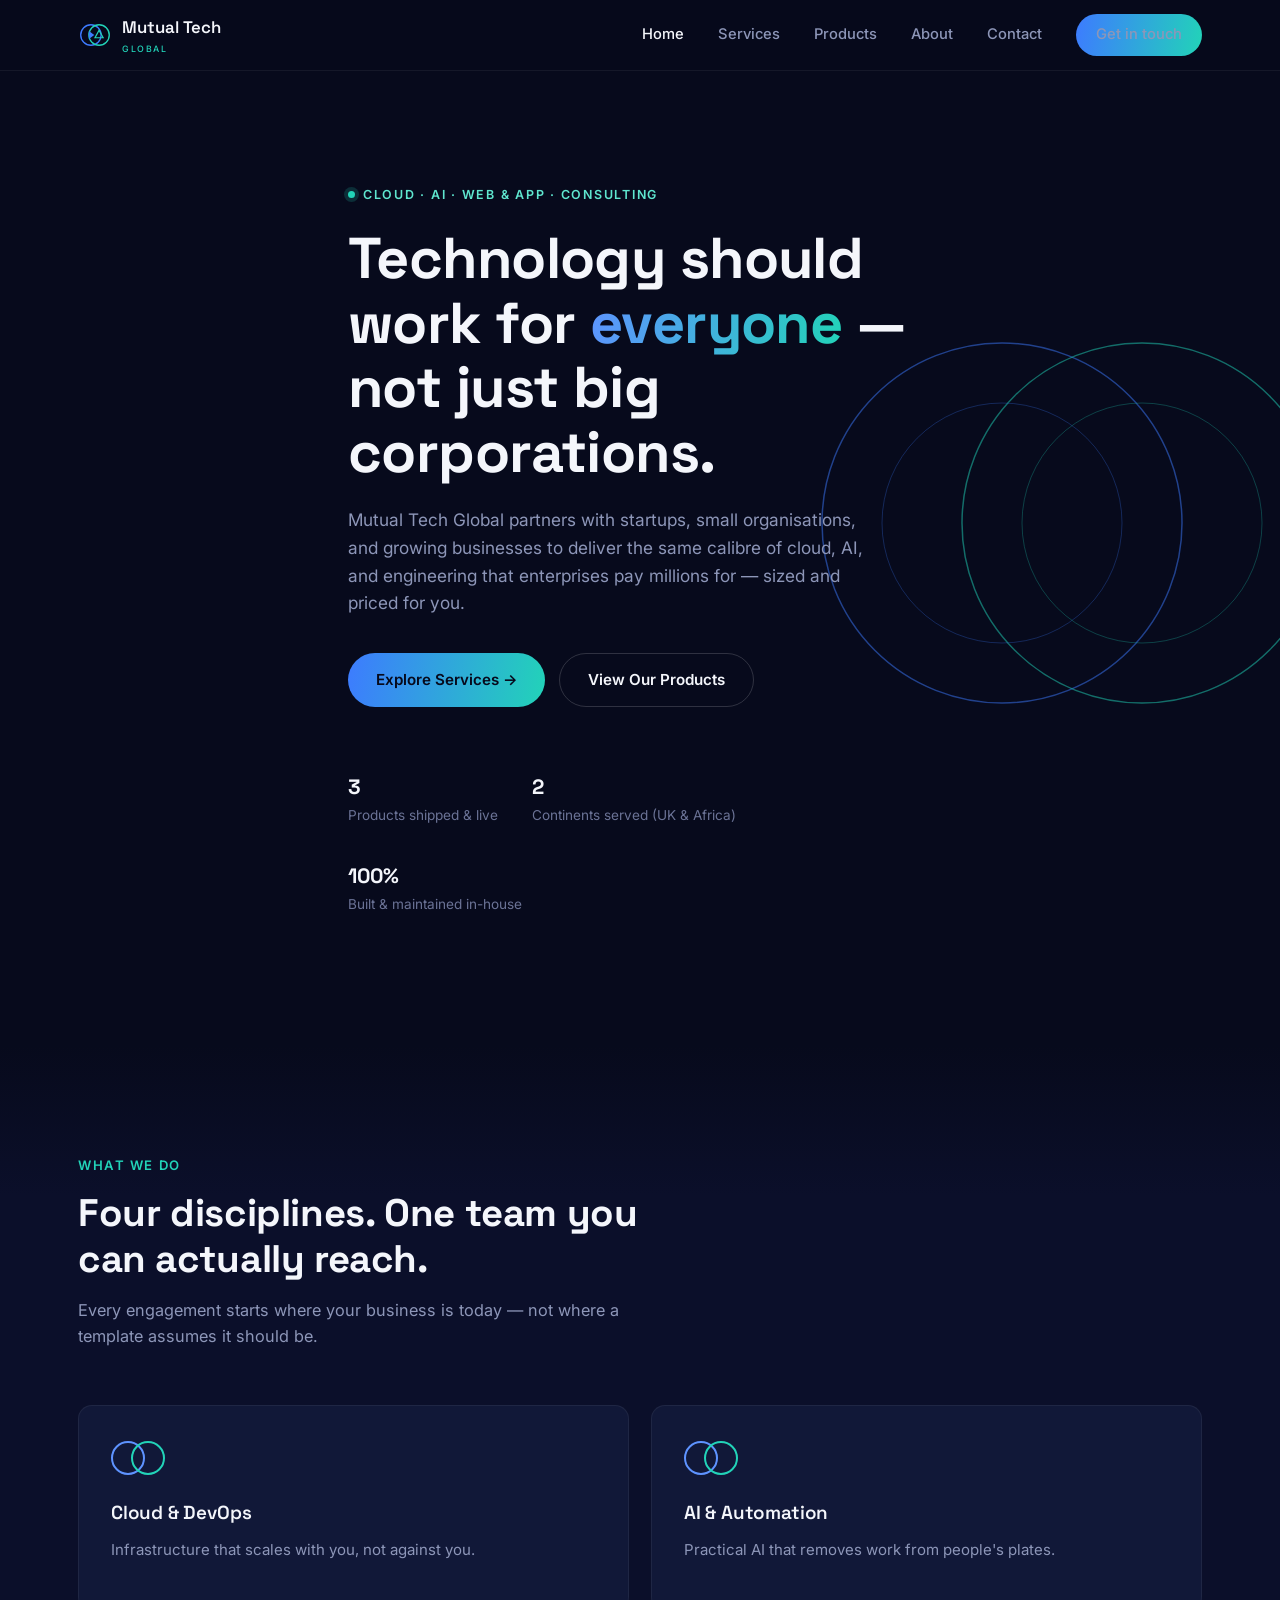
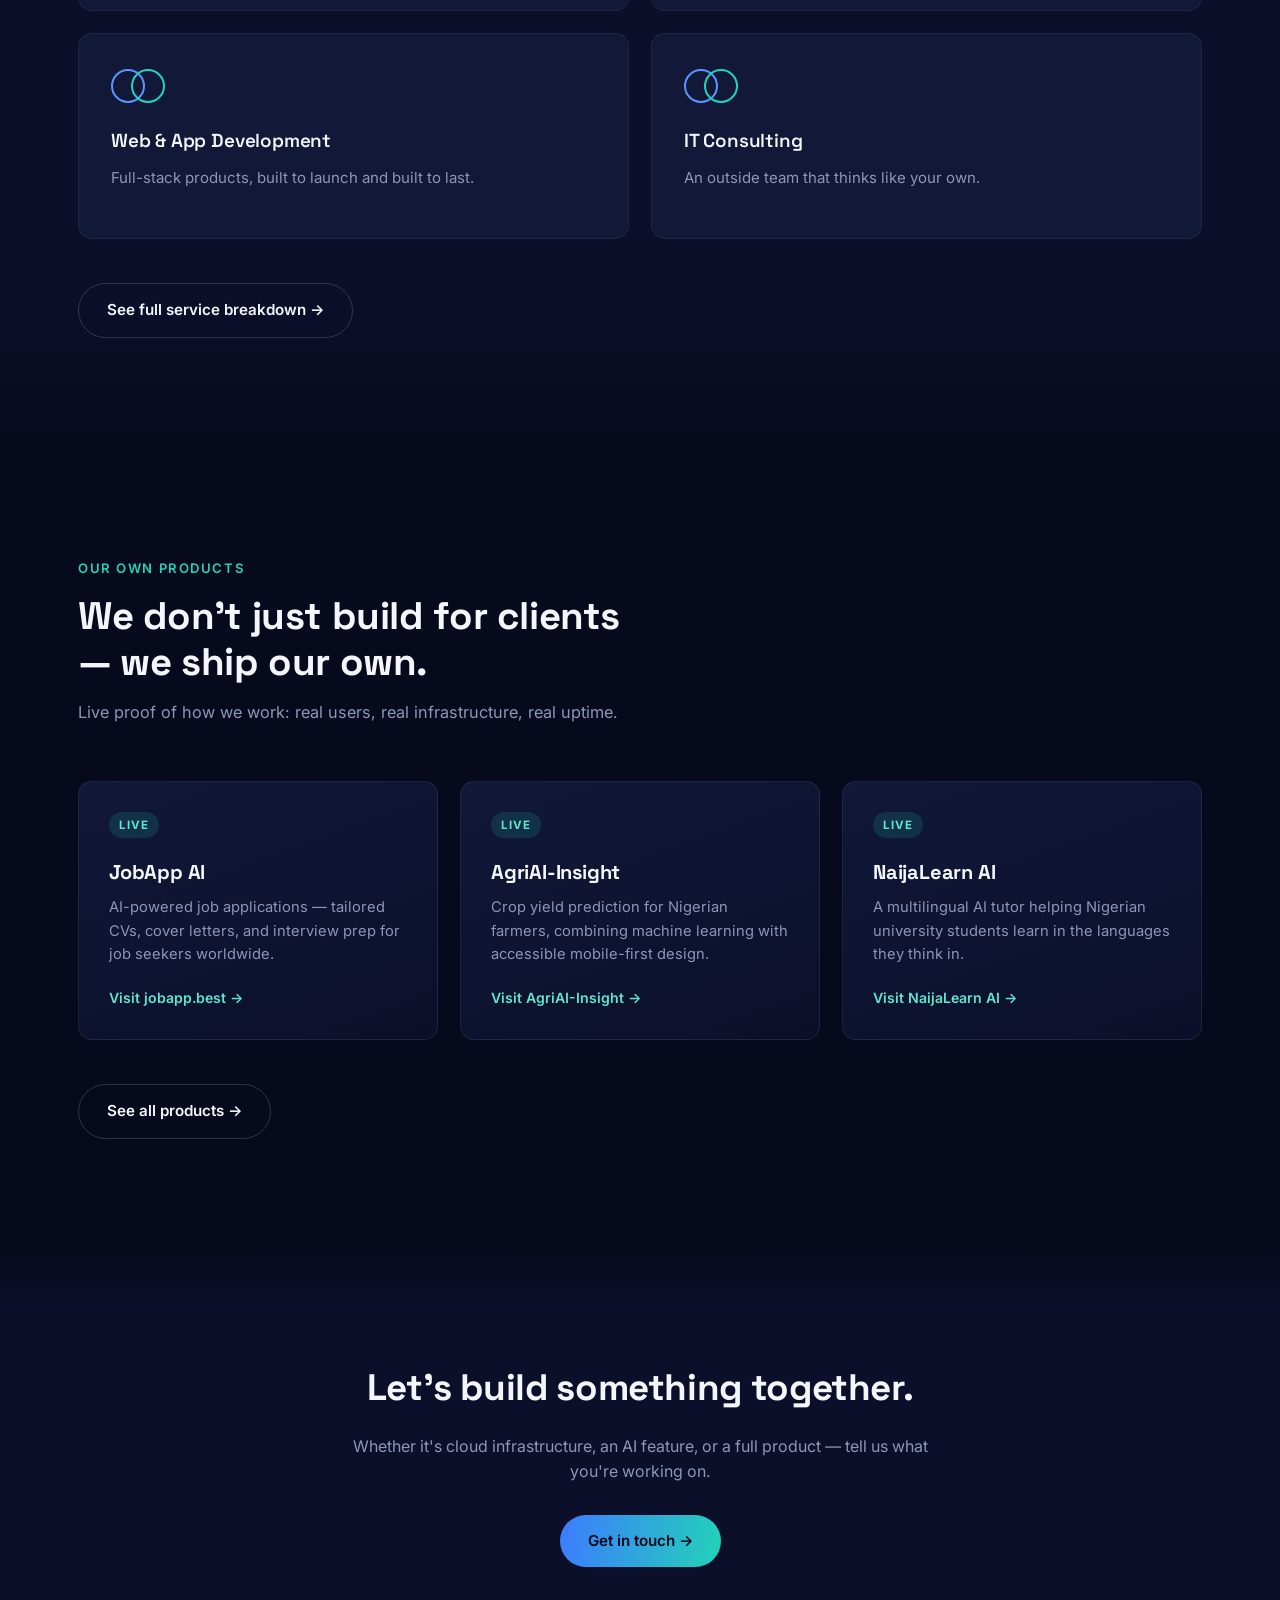
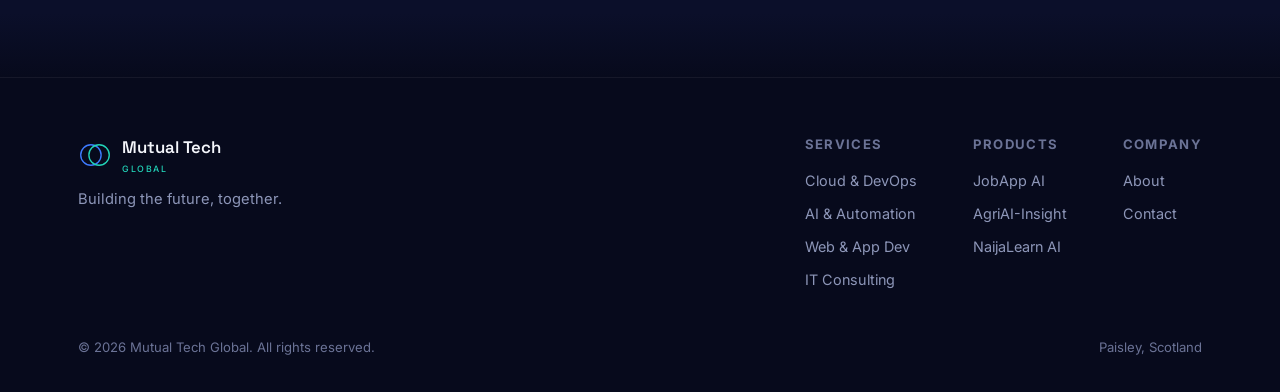
==== index.html @ 5b70a097 "Create index.html" ====
<!DOCTYPE html>
<html lang="en">
<head>
<meta charset="UTF-8">
<meta name="viewport" content="width=device-width, initial-scale=1.0">
<title>Mutual Tech Global — Building the future, together</title>
<link rel="preconnect" href="https://fonts.googleapis.com">
<link rel="preconnect" href="https://fonts.gstatic.com" crossorigin>
<link href="https://fonts.googleapis.com/css2?family=Space+Grotesk:wght@400;500;600;700&family=Inter:wght@400;500;600&display=swap" rel="stylesheet">
<link rel="stylesheet" href="styles.css">
</head>
<body>

<header>
  <nav>
    <a href="index.html" class="brand">
      <svg class="brand-mark" viewBox="0 0 100 100" fill="none">
        <circle cx="38" cy="50" r="30" stroke="#3d7bff" stroke-width="4"/>
        <circle cx="62" cy="50" r="30" stroke="#22d3b8" stroke-width="4"/>
        <path d="M32 38 L32 62 L48 50 Z" fill="#3d7bff"/>
        <path d="M62 36 L74 58 L50 58 Z" fill="none" stroke="#22d3b8" stroke-width="3.5"/>
      </svg>
      <span>Mutual Tech<small>GLOBAL</small></span>
    </a>
    <div class="nav-links" id="navLinks">
      <a href="index.html" class="active">Home</a>
      <a href="services.html">Services</a>
      <a href="products.html">Products</a>
      <a href="about.html">About</a>
      <a href="contact.html">Contact</a>
      <a href="contact.html" class="nav-cta">Get in touch</a>
    </div>
    <button class="nav-toggle" id="navToggle" aria-label="Toggle menu"><span></span><span></span><span></span></button>
  </nav>
</header>

<main>
  <section class="hero" id="home">
    <svg class="hero-orbits" viewBox="0 0 640 640" fill="none">
      <circle cx="260" cy="320" r="180" stroke="#3d7bff" stroke-width="1.5" opacity="0.55"/>
      <circle cx="400" cy="320" r="180" stroke="#22d3b8" stroke-width="1.5" opacity="0.55"/>
      <circle cx="260" cy="320" r="120" stroke="#3d7bff" stroke-width="1" opacity="0.3"/>
      <circle cx="400" cy="320" r="120" stroke="#22d3b8" stroke-width="1" opacity="0.3"/>
    </svg>
    <div class="wrap hero-content">
      <span class="eyebrow">Cloud · AI · Web &amp; App · Consulting</span>
      <h1>Technology should work for <span class="accent">everyone</span> — not just big corporations.</h1>
      <p class="lead">Mutual Tech Global partners with startups, small organisations, and growing businesses to deliver the same calibre of cloud, AI, and engineering that enterprises pay millions for — sized and priced for you.</p>
      <div class="btn-row">
        <a href="services.html" class="btn btn-primary">Explore Services →</a>
        <a href="products.html" class="btn btn-ghost">View Our Products</a>
      </div>
      <div class="trust-line">
        <div><strong>3</strong>Products shipped &amp; live</div>
        <div><strong>2</strong>Continents served (UK &amp; Africa)</div>
        <div><strong>100%</strong>Built &amp; maintained in-house</div>
      </div>
    </div>
  </section>

  <section class="panel panel-alt">
    <div class="wrap">
      <div class="section-head reveal">
        <span class="tag">What we do</span>
        <h2>Four disciplines. One team you can actually reach.</h2>
        <p>Every engagement starts where your business is today — not where a template assumes it should be.</p>
      </div>
      <div class="services-grid">
        <div class="service-card reveal">
          <div class="venn"><span class="c1"></span><span class="c2"></span></div>
          <h3>Cloud &amp; DevOps</h3>
          <p>Infrastructure that scales with you, not against you.</p>
        </div>
        <div class="service-card reveal">
          <div class="venn"><span class="c1"></span><span class="c2"></span></div>
          <h3>AI &amp; Automation</h3>
          <p>Practical AI that removes work from people's plates.</p>
        </div>
        <div class="service-card reveal">
          <div class="venn"><span class="c1"></span><span class="c2"></span></div>
          <h3>Web &amp; App Development</h3>
          <p>Full-stack products, built to launch and built to last.</p>
        </div>
        <div class="service-card reveal">
          <div class="venn"><span class="c1"></span><span class="c2"></span></div>
          <h3>IT Consulting</h3>
          <p>An outside team that thinks like your own.</p>
        </div>
      </div>
      <div style="margin-top:44px;">
        <a href="services.html" class="btn btn-ghost">See full service breakdown →</a>
      </div>
    </div>
  </section>

  <section class="panel">
    <div class="wrap">
      <div class="section-head reveal">
        <span class="tag">Our own products</span>
        <h2>We don't just build for clients — we ship our own.</h2>
        <p>Live proof of how we work: real users, real infrastructure, real uptime.</p>
      </div>
      <div class="products-grid">
        <div class="product-card reveal">
          <span class="product-tag tag-live">LIVE</span>
          <h3>JobApp AI</h3>
          <p>AI-powered job applications — tailored CVs, cover letters, and interview prep for job seekers worldwide.</p>
          <a class="product-link" href="https://jobapp.best" target="_blank" rel="noopener">Visit jobapp.best →</a>
        </div>
        <div class="product-card reveal">
          <span class="product-tag tag-live">LIVE</span>
          <h3>AgriAI-Insight</h3>
          <p>Crop yield prediction for Nigerian farmers, combining machine learning with accessible mobile-first design.</p>
          <a class="product-link" href="https://agriai-insight.netlify.app" target="_blank" rel="noopener">Visit AgriAI-Insight →</a>
        </div>
        <div class="product-card reveal">
          <span class="product-tag tag-live">LIVE</span>
          <h3>NaijaLearn AI</h3>
          <p>A multilingual AI tutor helping Nigerian university students learn in the languages they think in.</p>
          <a class="product-link" href="https://naijalearn-ai.netlify.app" target="_blank" rel="noopener">Visit NaijaLearn AI →</a>
        </div>
      </div>
      <div style="margin-top:44px;">
        <a href="products.html" class="btn btn-ghost">See all products →</a>
      </div>
    </div>
  </section>

  <section class="panel panel-alt">
    <div class="wrap" style="text-align:center; max-width:640px;">
      <h2 style="font-size:clamp(1.7rem,3.4vw,2.3rem); font-weight:700; margin-bottom:16px;">Let's build something together.</h2>
      <p style="color:var(--slate-400); margin-bottom:30px;">Whether it's cloud infrastructure, an AI feature, or a full product — tell us what you're working on.</p>
      <a href="contact.html" class="btn btn-primary">Get in touch →</a>
    </div>
  </section>
</main>

<footer>
  <div class="wrap">
    <div class="footer-top">
      <div>
        <a href="index.html" class="brand">
          <svg class="brand-mark" viewBox="0 0 100 100" fill="none">
            <circle cx="38" cy="50" r="30" stroke="#3d7bff" stroke-width="4"/>
            <circle cx="62" cy="50" r="30" stroke="#22d3b8" stroke-width="4"/>
          </svg>
          <span>Mutual Tech<small>GLOBAL</small></span>
        </a>
        <p class="footer-tagline">Building the future, together.</p>
      </div>
      <div class="footer-cols">
        <div class="footer-col">
          <h5>Services</h5>
          <a href="services.html">Cloud &amp; DevOps</a>
          <a href="services.html">AI &amp; Automation</a>
          <a href="services.html">Web &amp; App Dev</a>
          <a href="services.html">IT Consulting</a>
        </div>
        <div class="footer-col">
          <h5>Products</h5>
          <a href="https://jobapp.best" target="_blank" rel="noopener">JobApp AI</a>
          <a href="https://agriai-insight.netlify.app" target="_blank" rel="noopener">AgriAI-Insight</a>
          <a href="https://naijalearn-ai.netlify.app" target="_blank" rel="noopener">NaijaLearn AI</a>
        </div>
        <div class="footer-col">
          <h5>Company</h5>
          <a href="about.html">About</a>
          <a href="contact.html">Contact</a>
        </div>
      </div>
    </div>
    <div class="footer-bottom">
      <span>© <span id="year"></span> Mutual Tech Global. All rights reserved.</span>
      <span>Paisley, Scotland</span>
    </div>
  </div>
</footer>

<script>
  document.getElementById('year').textContent = new Date().getFullYear();
  const toggle = document.getElementById('navToggle');
  const links = document.getElementById('navLinks');
  toggle.addEventListener('click', () => links.classList.toggle('open'));
  links.querySelectorAll('a').forEach(a => a.addEventListener('click', () => links.classList.remove('open')));
  const observer = new IntersectionObserver((entries) => {
    entries.forEach(e => { if (e.isIntersecting) e.target.classList.add('in'); });
  }, { threshold: 0.15 });
  document.querySelectorAll('.reveal').forEach(el => observer.observe(el));
</script>

</body>
</html>
---- styles.css ----
:root{
  --navy-950:#070a1c;
  --navy-900:#0b0f2a;
  --navy-800:#111838;
  --navy-700:#1a2148;
  --blue-500:#3d7bff;
  --blue-400:#5e93ff;
  --teal-400:#22d3b8;
  --teal-300:#5fe6cf;
  --white:#f4f6fb;
  --slate-400:#8d96b8;
  --slate-500:#6b7396;
  --radius:14px;
  --maxw:1180px;
}
*{box-sizing:border-box; margin:0; padding:0;}
html{scroll-behavior:smooth;}
@media (prefers-reduced-motion: reduce){
  html{scroll-behavior:auto;}
  *{animation-duration:0.001ms !important; animation-iteration-count:1 !important; transition-duration:0.001ms !important;}
}
body{
  background:var(--navy-950);
  color:var(--white);
  font-family:'Inter',system-ui,sans-serif;
  line-height:1.6;
  overflow-x:hidden;
}
h1,h2,h3,.display{
  font-family:'Space Grotesk',sans-serif;
  letter-spacing:-0.01em;
}
a{color:inherit; text-decoration:none;}
img{max-width:100%; display:block;}
.wrap{max-width:var(--maxw); margin:0 auto; padding:0 28px;}
section{position:relative;}
::selection{background:var(--teal-400); color:var(--navy-950);}
:focus-visible{outline:2px solid var(--teal-400); outline-offset:3px; border-radius:4px;}

/* ---------- NAV ---------- */
header{
  position:fixed; top:0; left:0; right:0; z-index:100;
  background:rgba(7,10,28,0.72);
  backdrop-filter:blur(14px);
  border-bottom:1px solid rgba(255,255,255,0.06);
}
nav{
  max-width:var(--maxw); margin:0 auto; padding:14px 28px;
  display:flex; align-items:center; justify-content:space-between;
}
.brand{display:flex; align-items:center; gap:10px; font-family:'Space Grotesk',sans-serif; font-weight:600; font-size:1.05rem;}
.brand-mark{width:34px; height:34px; flex-shrink:0;}
.brand small{display:block; font-family:'Inter',sans-serif; font-weight:500; font-size:0.55rem; letter-spacing:0.18em; color:var(--teal-400); margin-top:1px;}
.nav-links{display:flex; gap:34px; align-items:center;}
.nav-links a{font-size:0.92rem; color:var(--slate-400); font-weight:500; transition:color .2s;}
.nav-links a:hover{color:var(--white);}
.nav-links a.active{color:var(--white);}
.nav-cta{
  background:linear-gradient(100deg,var(--blue-500),var(--teal-400));
  color:var(--navy-950); padding:9px 20px; border-radius:100px;
  font-size:0.88rem; font-weight:600;
}
.nav-toggle{display:none; flex-direction:column; gap:5px; background:none; border:none; cursor:pointer; padding:6px;}
.nav-toggle span{width:22px; height:2px; background:var(--white); border-radius:2px;}

/* ---------- PAGE HERO (non-home pages) ---------- */
.page-hero{padding:170px 0 70px;}
.page-hero .tag{color:var(--teal-400); font-weight:600; font-size:0.82rem; letter-spacing:0.12em; text-transform:uppercase; display:block; margin-bottom:16px;}
.page-hero h1{font-size:clamp(2rem,4.4vw,3rem); font-weight:700; line-height:1.15; max-width:680px;}
.page-hero p.lead{color:var(--slate-400); font-size:1.05rem; max-width:560px; margin-top:18px;}

/* ---------- HOME HERO ---------- */
.hero{padding:180px 0 130px; position:relative; overflow:hidden;}
.hero-orbits{position:absolute; top:50%; right:-8%; transform:translateY(-50%); width:640px; height:640px; opacity:0.9; z-index:0;}
@media (max-width:900px){ .hero-orbits{opacity:0.28; right:-30%;} }
.hero-content{position:relative; z-index:1; max-width:640px;}
.eyebrow{display:inline-flex; align-items:center; gap:8px; font-size:0.78rem; letter-spacing:0.14em; text-transform:uppercase; color:var(--teal-300); font-weight:600; margin-bottom:22px;}
.eyebrow::before{content:''; width:7px; height:7px; border-radius:50%; background:var(--teal-400); box-shadow:0 0 0 4px rgba(34,211,184,0.18);}
.hero h1{font-size:clamp(2.3rem,5vw,3.6rem); font-weight:700; line-height:1.12; margin-bottom:22px;}
.hero h1 .accent{background:linear-gradient(100deg,var(--blue-400),var(--teal-400)); -webkit-background-clip:text; background-clip:text; color:transparent;}
.hero p.lead{color:var(--slate-400); font-size:1.08rem; max-width:520px; margin-bottom:36px;}
.trust-line{margin-top:64px; display:flex; gap:34px; flex-wrap:wrap; color:var(--slate-500); font-size:0.85rem;}
.trust-line strong{color:var(--white); font-family:'Space Grotesk',sans-serif; font-size:1.3rem; display:block;}

.btn-row{display:flex; gap:14px; flex-wrap:wrap;}
.btn{padding:14px 28px; border-radius:100px; font-weight:600; font-size:0.95rem; display:inline-flex; align-items:center; gap:8px; transition:transform .2s, box-shadow .2s;}
.btn-primary{background:linear-gradient(100deg,var(--blue-500),var(--teal-400)); color:var(--navy-950); border:none; cursor:pointer;}
.btn-primary:hover{transform:translateY(-2px); box-shadow:0 8px 24px rgba(61,123,255,0.28);}
.btn-ghost{border:1px solid rgba(255,255,255,0.16); color:var(--white);}
.btn-ghost:hover{border-color:var(--teal-400); color:var(--teal-300);}

/* ---------- SECTION HEADERS ---------- */
.section-head{max-width:560px; margin-bottom:56px;}
.section-head .tag{color:var(--teal-400); font-weight:600; font-size:0.82rem; letter-spacing:0.12em; text-transform:uppercase; display:block; margin-bottom:14px;}
.section-head h2{font-size:clamp(1.7rem,3.4vw,2.4rem); font-weight:700; line-height:1.2;}
.section-head p{color:var(--slate-400); margin-top:14px; font-size:1.02rem;}

section.panel{padding:110px 0;}
.panel-tight{padding:0 0 110px;}
.panel-alt{background:linear-gradient(180deg,var(--navy-950),var(--navy-900) 15%, var(--navy-900) 85%, var(--navy-950));}

/* ---------- SERVICES ---------- */
.services-grid{display:grid; grid-template-columns:repeat(2,1fr); gap:22px;}
@media (max-width:800px){ .services-grid{grid-template-columns:1fr;} }
.service-card{background:var(--navy-800); border:1px solid rgba(255,255,255,0.06); border-radius:var(--radius); padding:32px; transition:border-color .25s, transform .25s;}
.service-card:hover{border-color:rgba(94,147,255,0.4); transform:translateY(-3px);}
.venn{width:56px; height:40px; position:relative; margin-bottom:20px;}
.venn .c1,.venn .c2{position:absolute; width:34px; height:34px; border-radius:50%; border:2px solid; top:3px;}
.venn .c1{border-color:var(--blue-400); left:0;}
.venn .c2{border-color:var(--teal-400); left:20px;}
.service-card h3{font-size:1.18rem; font-weight:600; margin-bottom:10px;}
.service-card p{color:var(--slate-400); font-size:0.94rem; margin-bottom:16px;}
.service-card ul{list-style:none; display:flex; flex-direction:column; gap:7px;}
.service-card li{font-size:0.86rem; color:var(--slate-400); padding-left:18px; position:relative;}
.service-card li::before{content:''; position:absolute; left:0; top:7px; width:6px; height:6px; border-radius:50%; background:var(--teal-400);}

.service-detail{display:grid; grid-template-columns:0.9fr 1.1fr; gap:50px; align-items:start; padding:64px 0; border-top:1px solid rgba(255,255,255,0.07);}
.service-detail:first-of-type{border-top:none;}
@media (max-width:850px){ .service-detail{grid-template-columns:1fr; gap:26px;} }
.service-detail .num{font-family:'Space Grotesk',sans-serif; font-size:0.85rem; color:var(--teal-400); font-weight:600; letter-spacing:0.1em; margin-bottom:10px; display:block;}
.service-detail h3{font-size:1.7rem; font-weight:700; margin-bottom:14px;}
.service-detail p.intro{color:var(--slate-400); font-size:1.02rem;}
.service-detail .includes{background:var(--navy-800); border:1px solid rgba(255,255,255,0.06); border-radius:var(--radius); padding:26px 30px;}
.service-detail .includes h4{font-size:0.85rem; letter-spacing:0.08em; text-transform:uppercase; color:var(--slate-500); margin-bottom:16px;}
.service-detail .includes ul{list-style:none; display:grid; gap:12px;}
.service-detail .includes li{font-size:0.95rem; color:var(--white); padding-left:22px; position:relative;}
.service-detail .includes li::before{content:'✓'; position:absolute; left:0; top:0; color:var(--teal-400); font-weight:700;}

/* ---------- PRODUCTS ---------- */
.products-grid{display:grid; grid-template-columns:repeat(3,1fr); gap:22px;}
@media (max-width:900px){ .products-grid{grid-template-columns:1fr;} }
.product-card{background:linear-gradient(160deg,var(--navy-800),var(--navy-900)); border:1px solid rgba(255,255,255,0.07); border-radius:var(--radius); padding:30px; display:flex; flex-direction:column; height:100%;}
.product-tag{display:inline-block; font-size:0.72rem; font-weight:700; letter-spacing:0.08em; padding:4px 10px; border-radius:100px; margin-bottom:18px; width:fit-content;}
.tag-live{background:rgba(34,211,184,0.14); color:var(--teal-300);}
.tag-beta{background:rgba(61,123,255,0.14); color:var(--blue-400);}
.product-card h3{font-size:1.25rem; margin-bottom:8px;}
.product-card p{color:var(--slate-400); font-size:0.92rem; flex-grow:1; margin-bottom:20px;}
.product-link{font-size:0.88rem; font-weight:600; color:var(--teal-300); display:inline-flex; align-items:center; gap:6px;}
.product-link:hover{color:var(--white);}

.product-detail{display:grid; grid-template-columns:1fr 1fr; gap:50px; align-items:center; padding:70px 0; border-top:1px solid rgba(255,255,255,0.07);}
.product-detail:first-of-type{border-top:none;}
@media (max-width:850px){ .product-detail{grid-template-columns:1fr; gap:26px;} .product-detail.reverse .visual{order:-1;} }
.product-detail.reverse .visual{order:2;}
.product-detail .visual{aspect-ratio:16/11; border-radius:var(--radius); background:var(--navy-800); border:1px solid rgba(255,255,255,0.07); display:flex; align-items:center; justify-content:center; font-family:'Space Grotesk',sans-serif; font-weight:700; font-size:1.6rem;}
.product-detail h3{font-size:1.6rem; margin-bottom:12px;}
.product-detail p{color:var(--slate-400); margin-bottom:20px;}
.product-detail .pills{display:flex; gap:8px; flex-wrap:wrap; margin-bottom:22px;}
.product-detail .pills span{font-size:0.78rem; color:var(--slate-400); border:1px solid rgba(255,255,255,0.1); padding:5px 12px; border-radius:100px;}

/* ---------- ABOUT ---------- */
.about-grid{display:grid; grid-template-columns:1fr 1.15fr; gap:60px; align-items:center;}
@media (max-width:850px){ .about-grid{grid-template-columns:1fr; gap:40px;} }
.about-visual{aspect-ratio:1; border-radius:20px; background:var(--navy-800); border:1px solid rgba(255,255,255,0.07); position:relative; overflow:hidden; display:flex; align-items:center; justify-content:center;}
.about-copy p{color:var(--slate-400); margin-bottom:16px; font-size:1.02rem;}
.about-copy p strong{color:var(--white); font-weight:600;}
.quote-block{border-left:2px solid var(--teal-400); padding-left:20px; margin-top:26px; color:var(--white); font-family:'Space Grotesk',sans-serif; font-size:1.1rem; font-weight:500;}
.quote-block span{display:block; margin-top:10px; font-family:'Inter',sans-serif; font-size:0.85rem; color:var(--slate-500); font-weight:400;}

.values-grid{display:grid; grid-template-columns:repeat(3,1fr); gap:22px; margin-top:70px;}
@media (max-width:800px){ .values-grid{grid-template-columns:1fr;} }
.value-card{padding:6px 0;}
.value-card .n{font-family:'Space Grotesk',sans-serif; color:var(--teal-400); font-weight:700; font-size:0.85rem; letter-spacing:0.1em; margin-bottom:10px; display:block;}
.value-card h4{font-size:1.1rem; margin-bottom:8px;}
.value-card p{color:var(--slate-400); font-size:0.92rem;}

/* ---------- CONTACT ---------- */
.contact-grid{display:grid; grid-template-columns:1fr 1fr; gap:50px;}
@media (max-width:850px){ .contact-grid{grid-template-columns:1fr;} }
.contact-info-item{display:flex; gap:16px; margin-bottom:26px;}
.contact-info-item .ic{width:42px; height:42px; border-radius:11px; background:var(--navy-800); border:1px solid rgba(255,255,255,0.07); display:flex; align-items:center; justify-content:center; flex-shrink:0; color:var(--teal-400);}
.contact-info-item h4{font-size:0.95rem; margin-bottom:3px;}
.contact-info-item p{color:var(--slate-400); font-size:0.9rem;}
form{display:flex; flex-direction:column; gap:16px;}
.field label{display:block; font-size:0.85rem; color:var(--slate-400); margin-bottom:7px;}
.field input, .field textarea, .field select{width:100%; background:var(--navy-800); border:1px solid rgba(255,255,255,0.09); border-radius:9px; padding:12px 14px; color:var(--white); font-family:inherit; font-size:0.94rem;}
.field input:focus, .field textarea:focus, .field select:focus{border-color:var(--teal-400);}
.field textarea{resize:vertical; min-height:100px;}
form .btn-primary{align-self:flex-start;}

/* ---------- FOOTER ---------- */
footer{padding:56px 0 34px; border-top:1px solid rgba(255,255,255,0.06);}
.footer-top{display:flex; justify-content:space-between; align-items:flex-start; gap:30px; flex-wrap:wrap; margin-bottom:36px;}
.footer-tagline{color:var(--slate-400); font-size:0.92rem; max-width:280px; margin-top:12px;}
.footer-cols{display:flex; gap:56px; flex-wrap:wrap;}
.footer-col h5{font-size:0.82rem; color:var(--slate-500); text-transform:uppercase; letter-spacing:0.1em; margin-bottom:14px;}
.footer-col a{display:block; color:var(--slate-400); font-size:0.9rem; margin-bottom:10px;}
.footer-col a:hover{color:var(--teal-300);}
.footer-bottom{display:flex; justify-content:space-between; color:var(--slate-500); font-size:0.82rem; flex-wrap:wrap; gap:10px;}

.reveal{opacity:0; transform:translateY(18px); transition:opacity .6s ease, transform .6s ease;}
.reveal.in{opacity:1; transform:translateY(0);}

@media (max-width:800px){
  .nav-links{position:fixed; top:64px; left:0; right:0; bottom:0; background:var(--navy-950); flex-direction:column; padding:40px 28px; gap:26px; transform:translateX(100%); transition:transform .3s ease;}
  .nav-links.open{transform:translateX(0);}
  .nav-toggle{display:flex;}
}
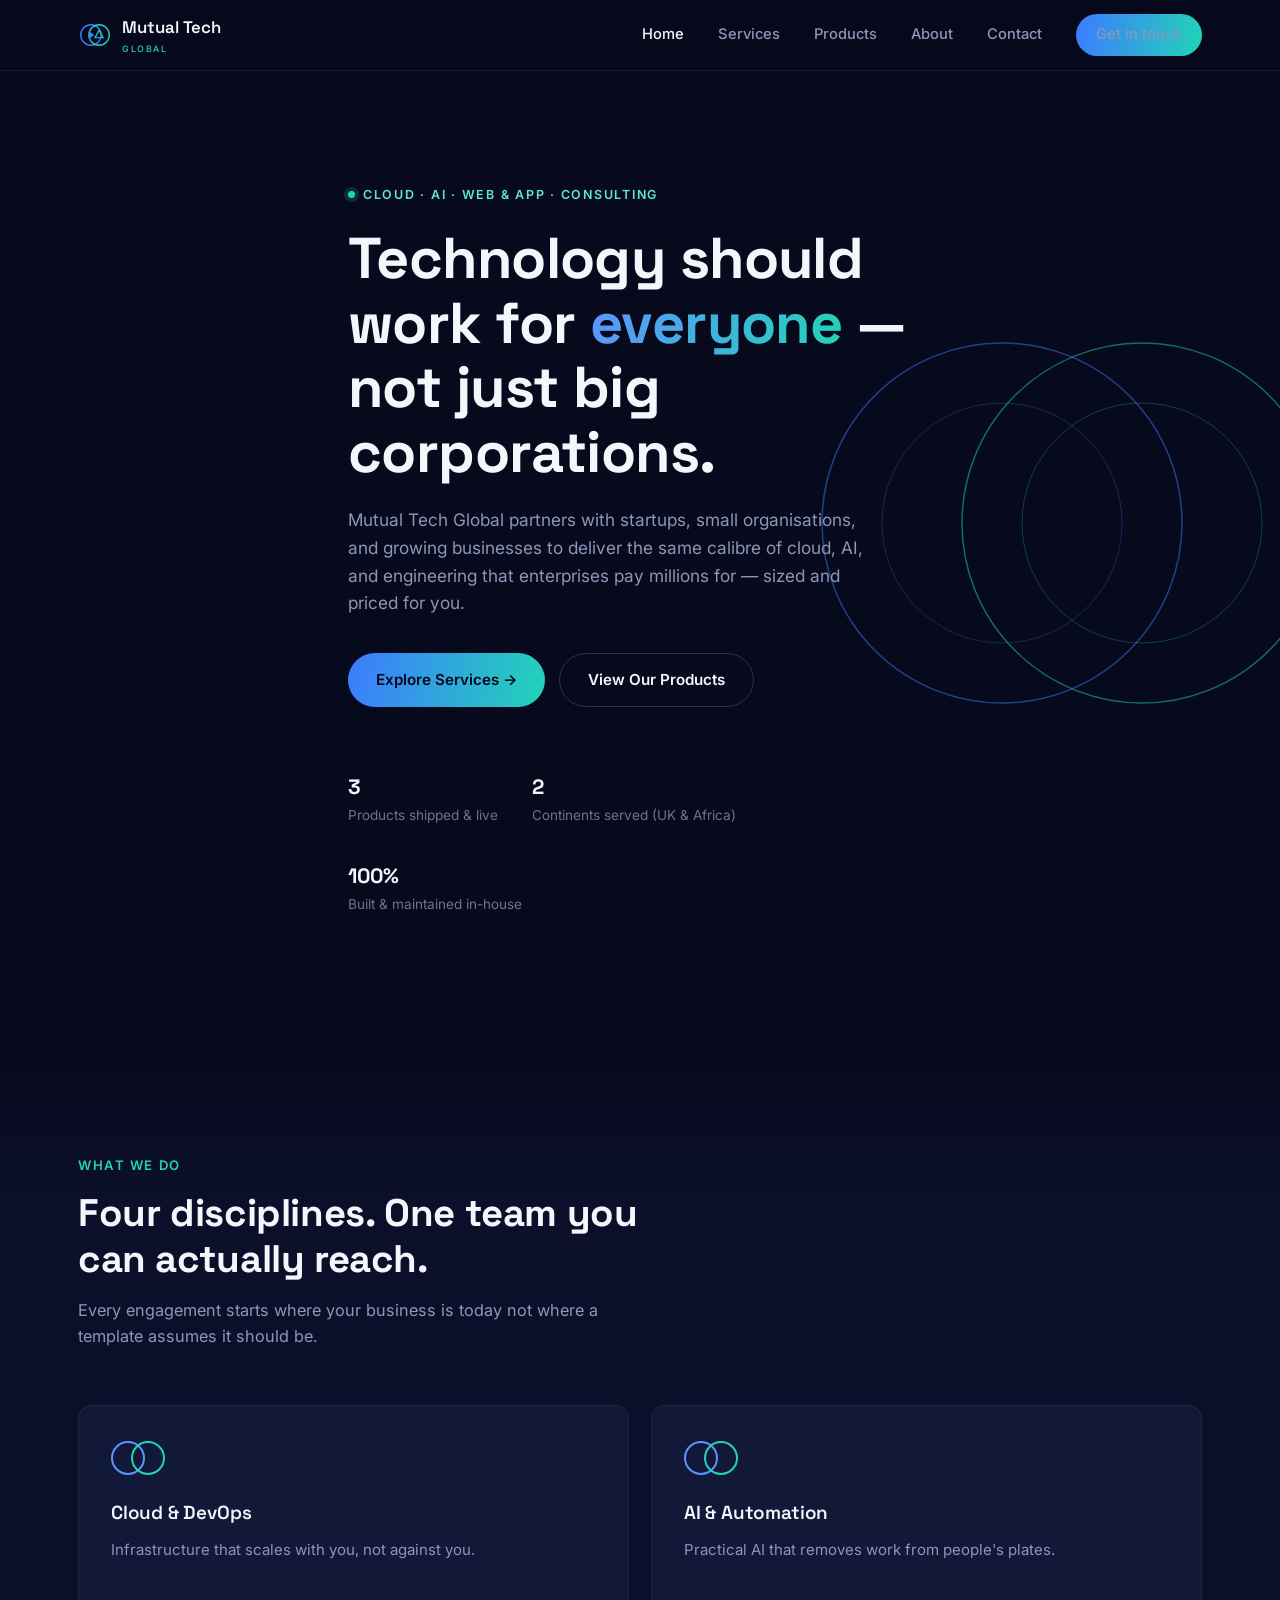
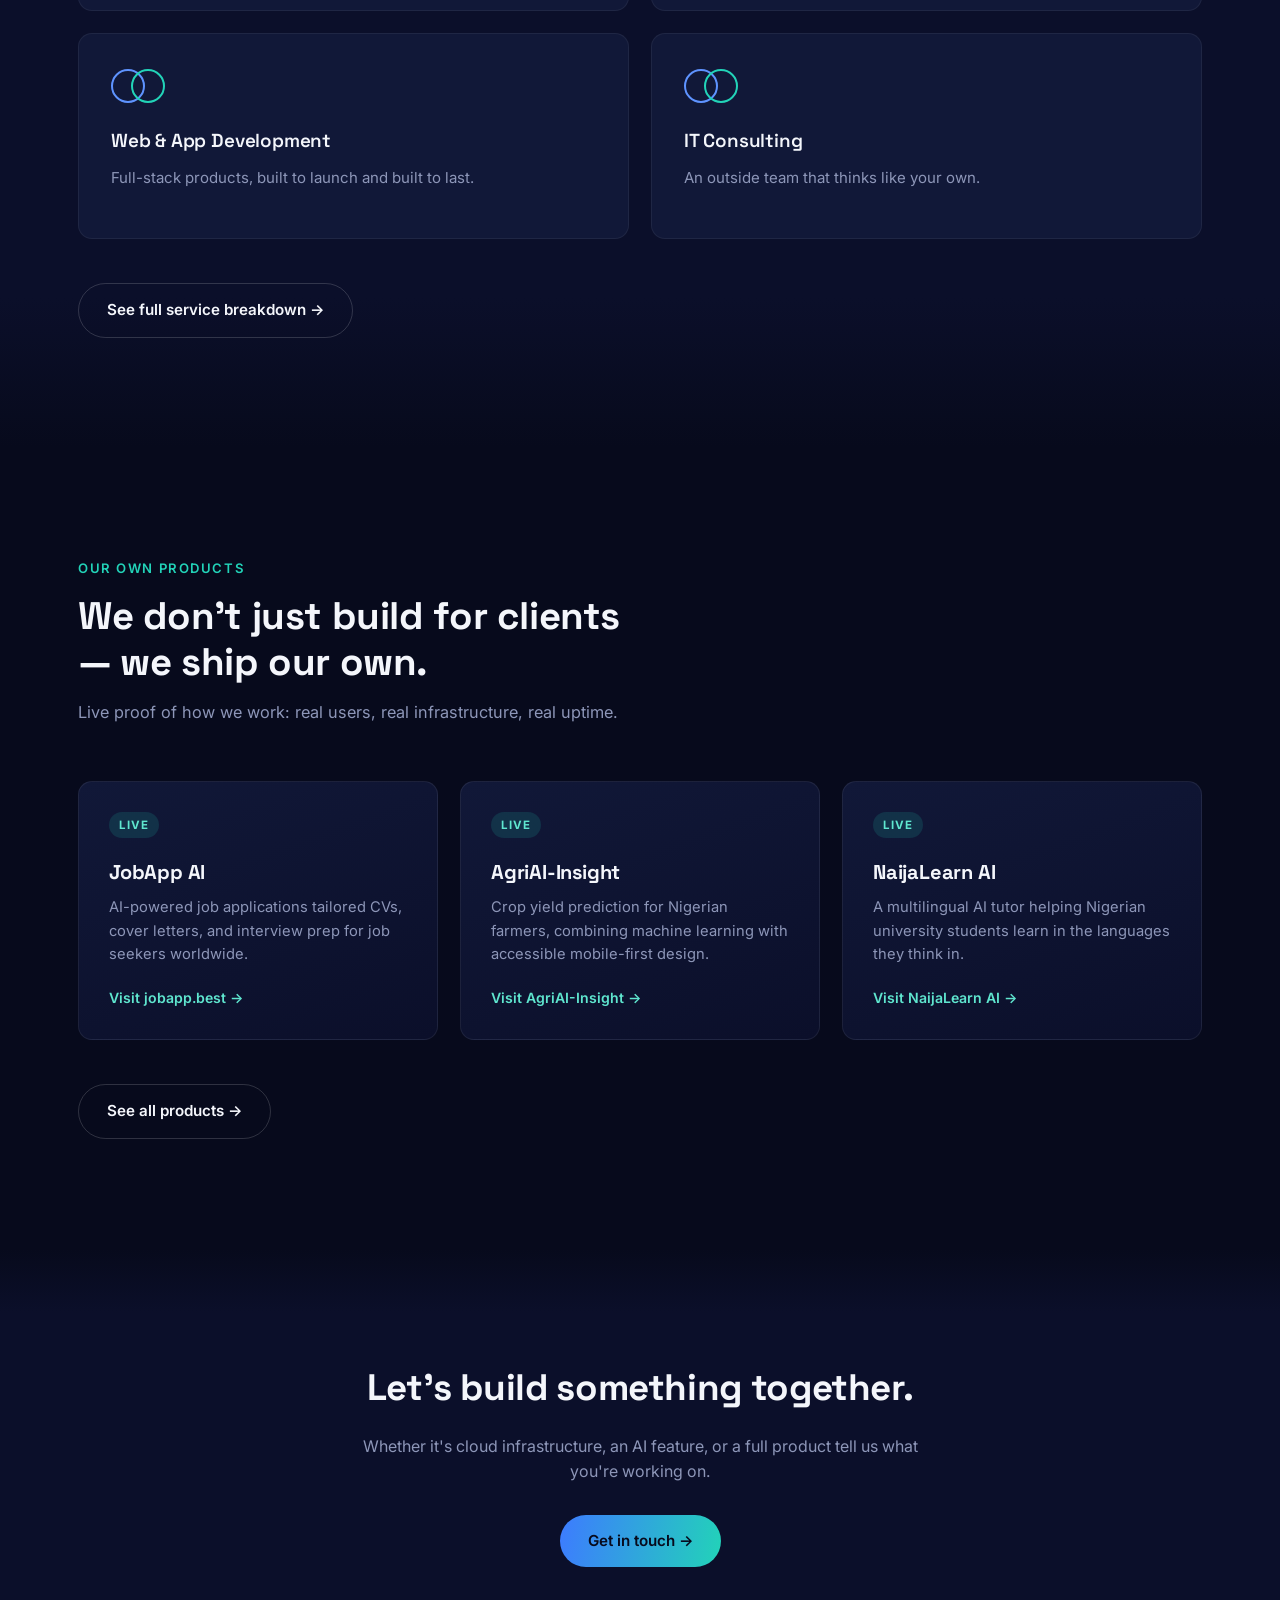
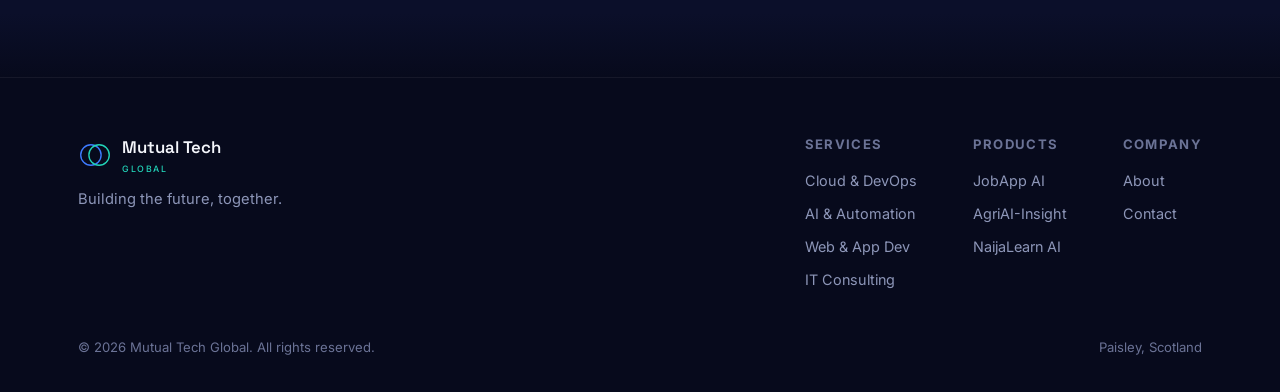
==== commit eb968fa4: "Update index.html" ====
--- a/index.html
+++ b/index.html
@@ -63,7 +63,7 @@
       <div class="section-head reveal">
         <span class="tag">What we do</span>
         <h2>Four disciplines. One team you can actually reach.</h2>
-        <p>Every engagement starts where your business is today — not where a template assumes it should be.</p>
+        <p>Every engagement starts where your business is today not where a template assumes it should be.</p>
       </div>
       <div class="services-grid">
         <div class="service-card reveal">
@@ -104,7 +104,7 @@
         <div class="product-card reveal">
           <span class="product-tag tag-live">LIVE</span>
           <h3>JobApp AI</h3>
-          <p>AI-powered job applications — tailored CVs, cover letters, and interview prep for job seekers worldwide.</p>
+          <p>AI-powered job applications tailored CVs, cover letters, and interview prep for job seekers worldwide.</p>
           <a class="product-link" href="https://jobapp.best" target="_blank" rel="noopener">Visit jobapp.best →</a>
         </div>
         <div class="product-card reveal">
@@ -129,7 +129,7 @@
   <section class="panel panel-alt">
     <div class="wrap" style="text-align:center; max-width:640px;">
       <h2 style="font-size:clamp(1.7rem,3.4vw,2.3rem); font-weight:700; margin-bottom:16px;">Let's build something together.</h2>
-      <p style="color:var(--slate-400); margin-bottom:30px;">Whether it's cloud infrastructure, an AI feature, or a full product — tell us what you're working on.</p>
+      <p style="color:var(--slate-400); margin-bottom:30px;">Whether it's cloud infrastructure, an AI feature, or a full product tell us what you're working on.</p>
       <a href="contact.html" class="btn btn-primary">Get in touch →</a>
     </div>
   </section>
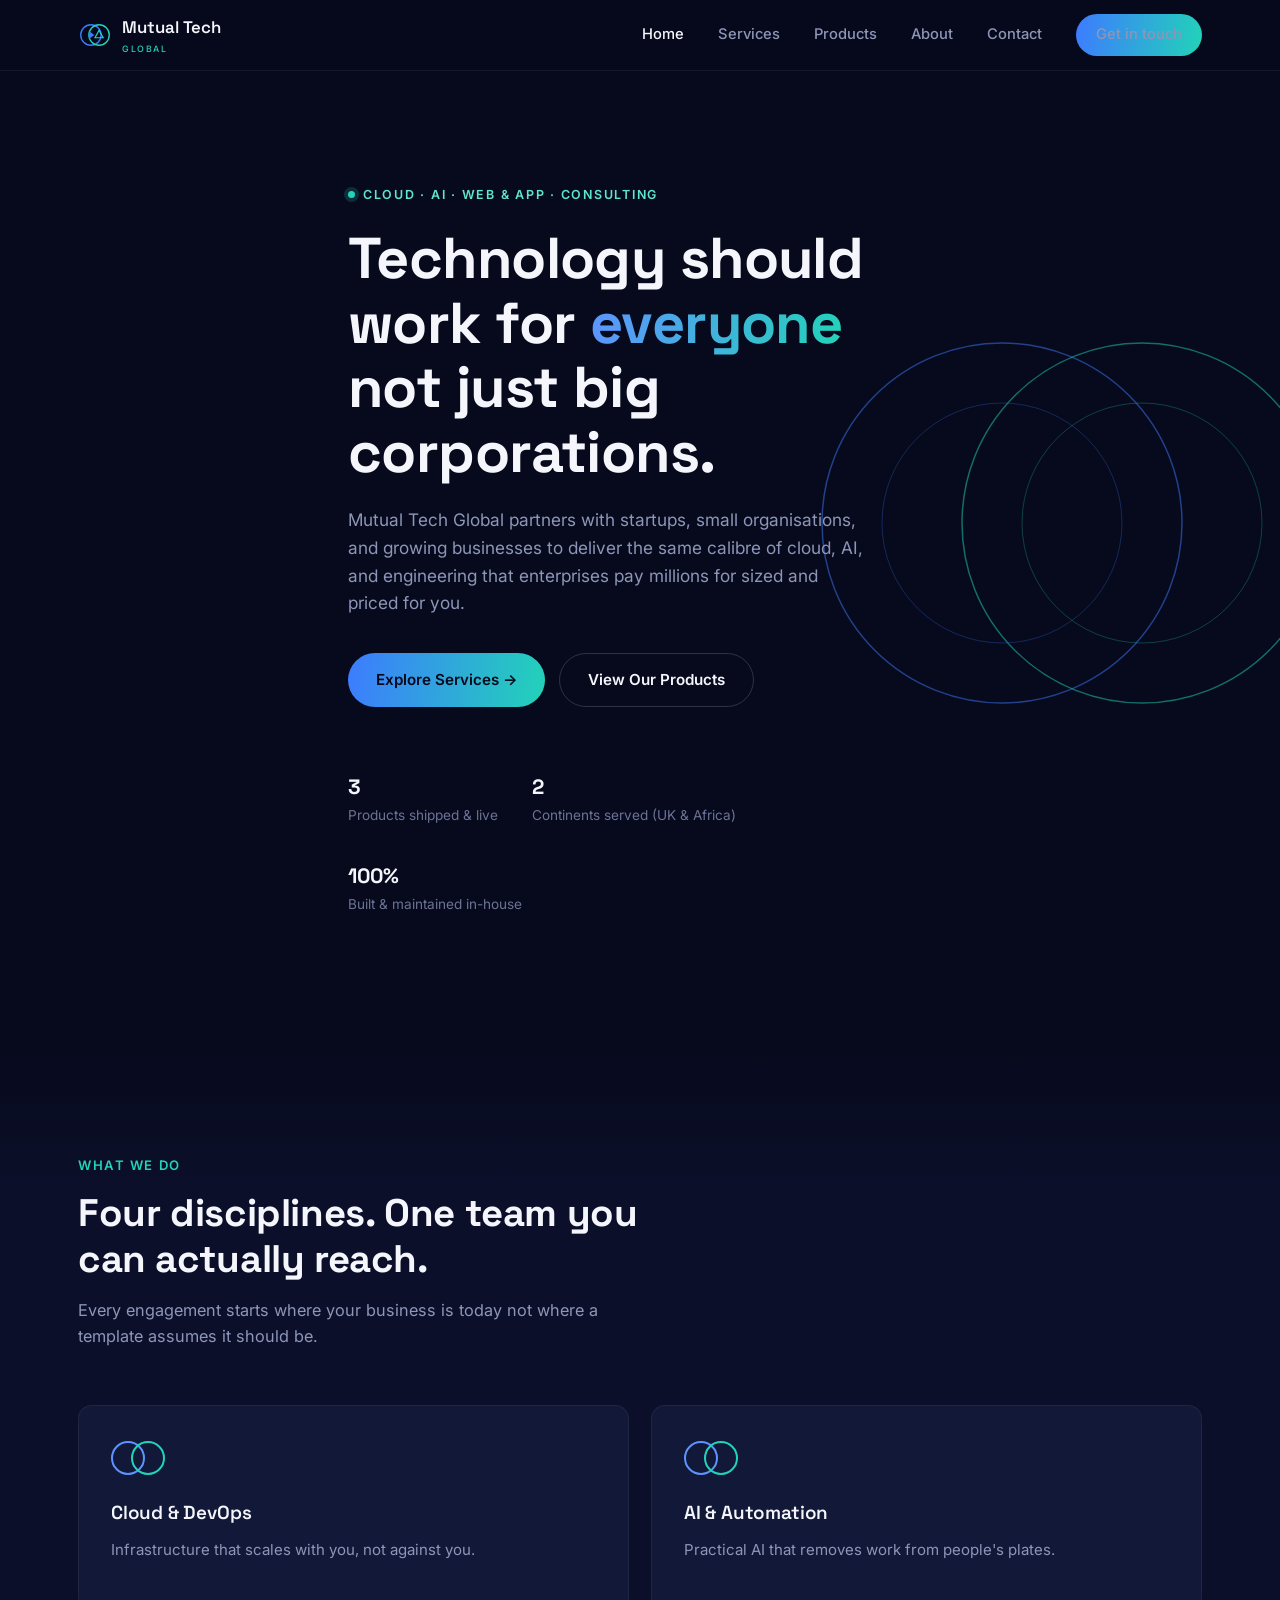
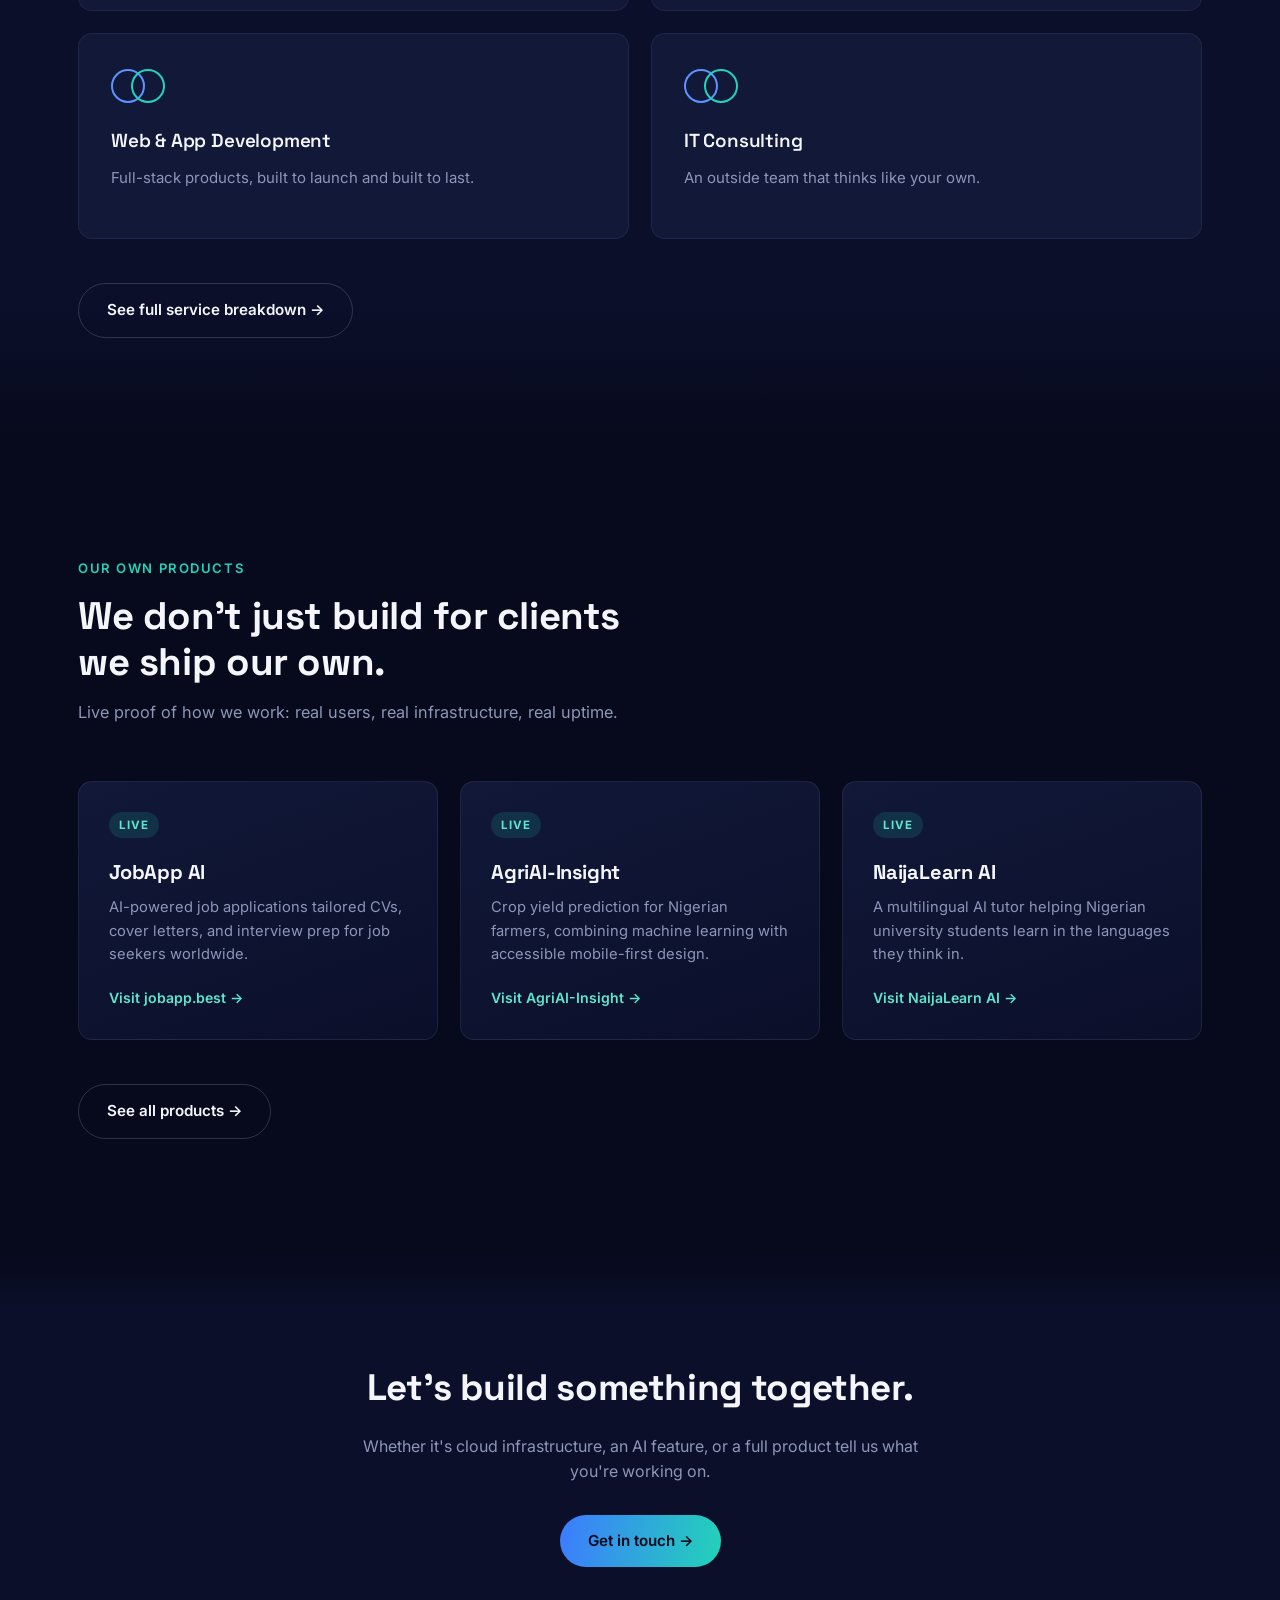
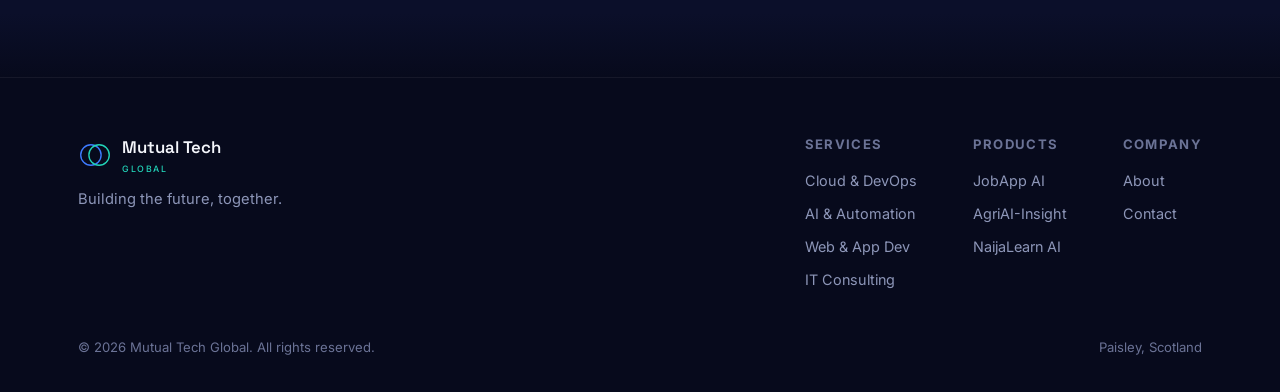
==== commit 9b27d228: "Update index.html" ====
--- a/index.html
+++ b/index.html
@@ -3,7 +3,7 @@
 <head>
 <meta charset="UTF-8">
 <meta name="viewport" content="width=device-width, initial-scale=1.0">
-<title>Mutual Tech Global — Building the future, together</title>
+<title>Mutual Tech Global Building the future, together</title>
 <link rel="preconnect" href="https://fonts.googleapis.com">
 <link rel="preconnect" href="https://fonts.gstatic.com" crossorigin>
 <link href="https://fonts.googleapis.com/css2?family=Space+Grotesk:wght@400;500;600;700&family=Inter:wght@400;500;600&display=swap" rel="stylesheet">
@@ -44,8 +44,8 @@
     </svg>
     <div class="wrap hero-content">
       <span class="eyebrow">Cloud · AI · Web &amp; App · Consulting</span>
-      <h1>Technology should work for <span class="accent">everyone</span> — not just big corporations.</h1>
-      <p class="lead">Mutual Tech Global partners with startups, small organisations, and growing businesses to deliver the same calibre of cloud, AI, and engineering that enterprises pay millions for — sized and priced for you.</p>
+      <h1>Technology should work for <span class="accent">everyone</span> not just big corporations.</h1>
+      <p class="lead">Mutual Tech Global partners with startups, small organisations, and growing businesses to deliver the same calibre of cloud, AI, and engineering that enterprises pay millions for sized and priced for you.</p>
       <div class="btn-row">
         <a href="services.html" class="btn btn-primary">Explore Services →</a>
         <a href="products.html" class="btn btn-ghost">View Our Products</a>
@@ -97,7 +97,7 @@
     <div class="wrap">
       <div class="section-head reveal">
         <span class="tag">Our own products</span>
-        <h2>We don't just build for clients — we ship our own.</h2>
+        <h2>We don't just build for clients we ship our own.</h2>
         <p>Live proof of how we work: real users, real infrastructure, real uptime.</p>
       </div>
       <div class="products-grid">
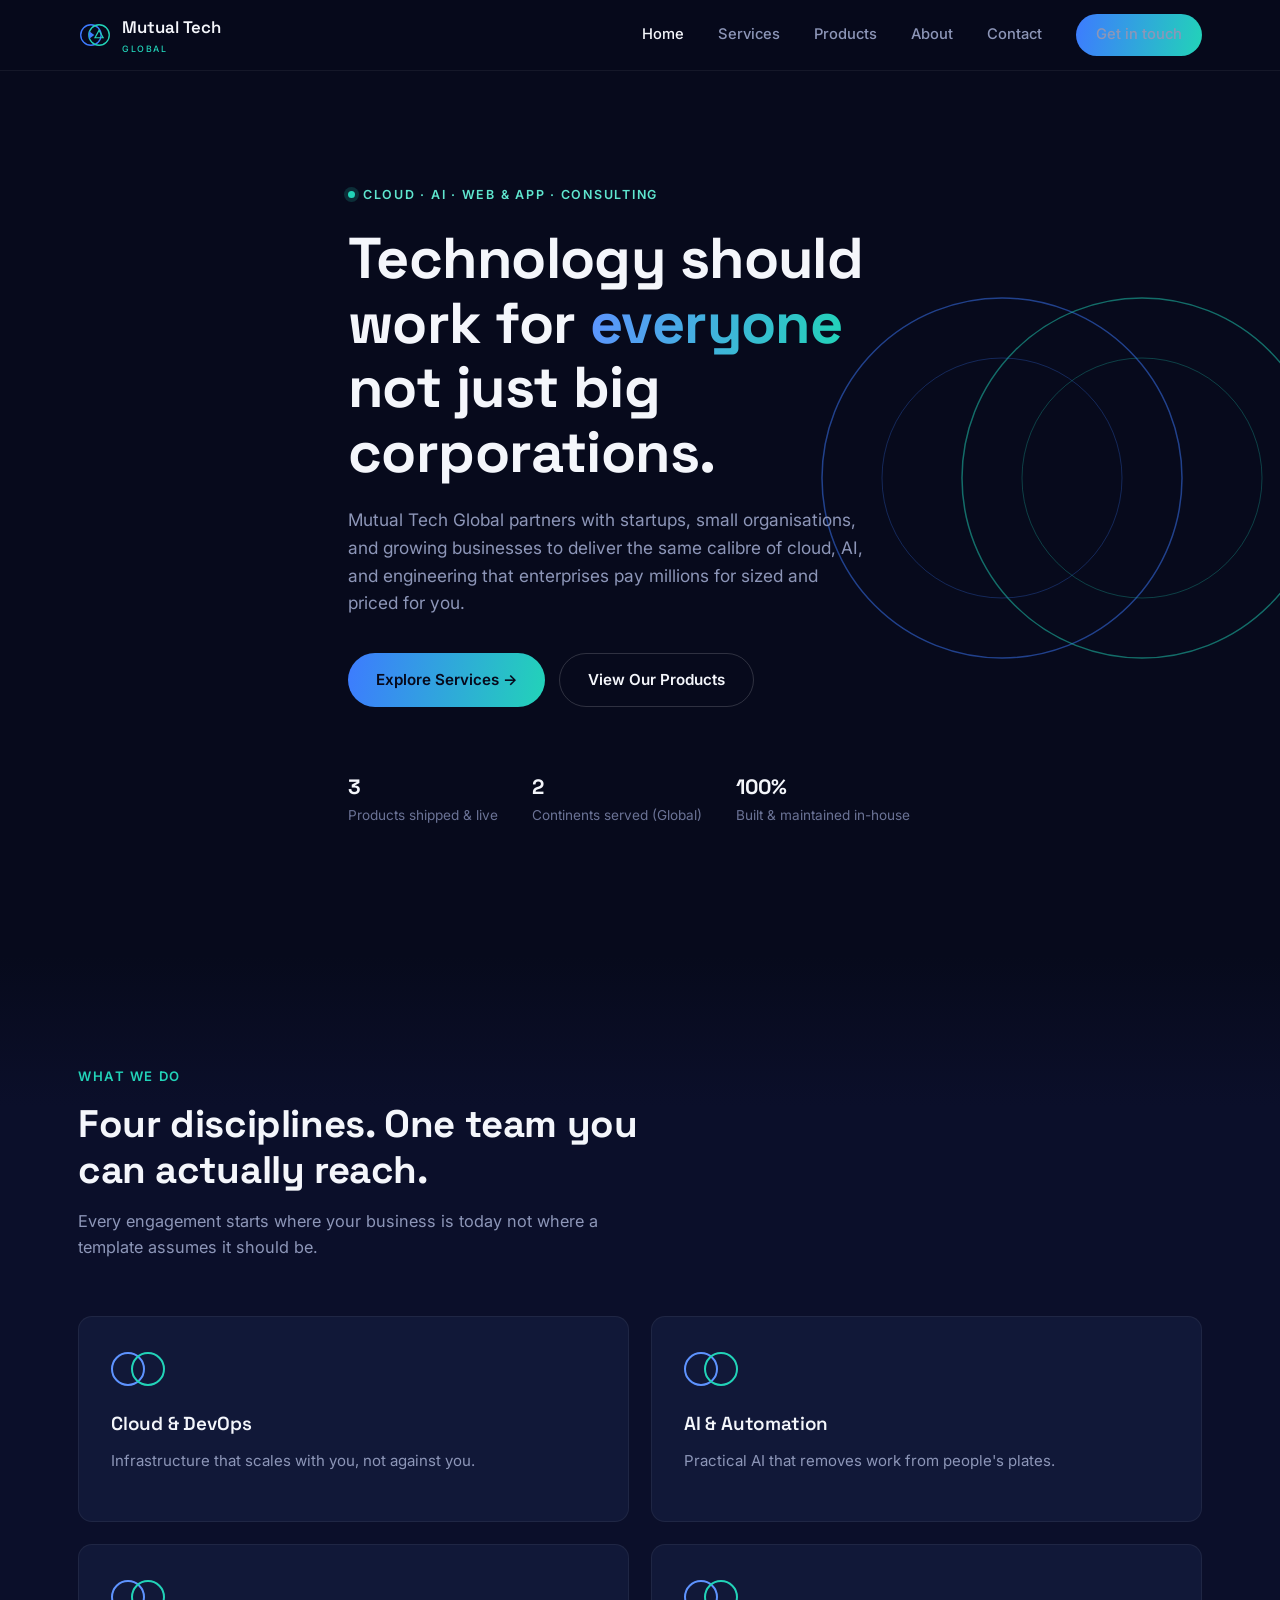
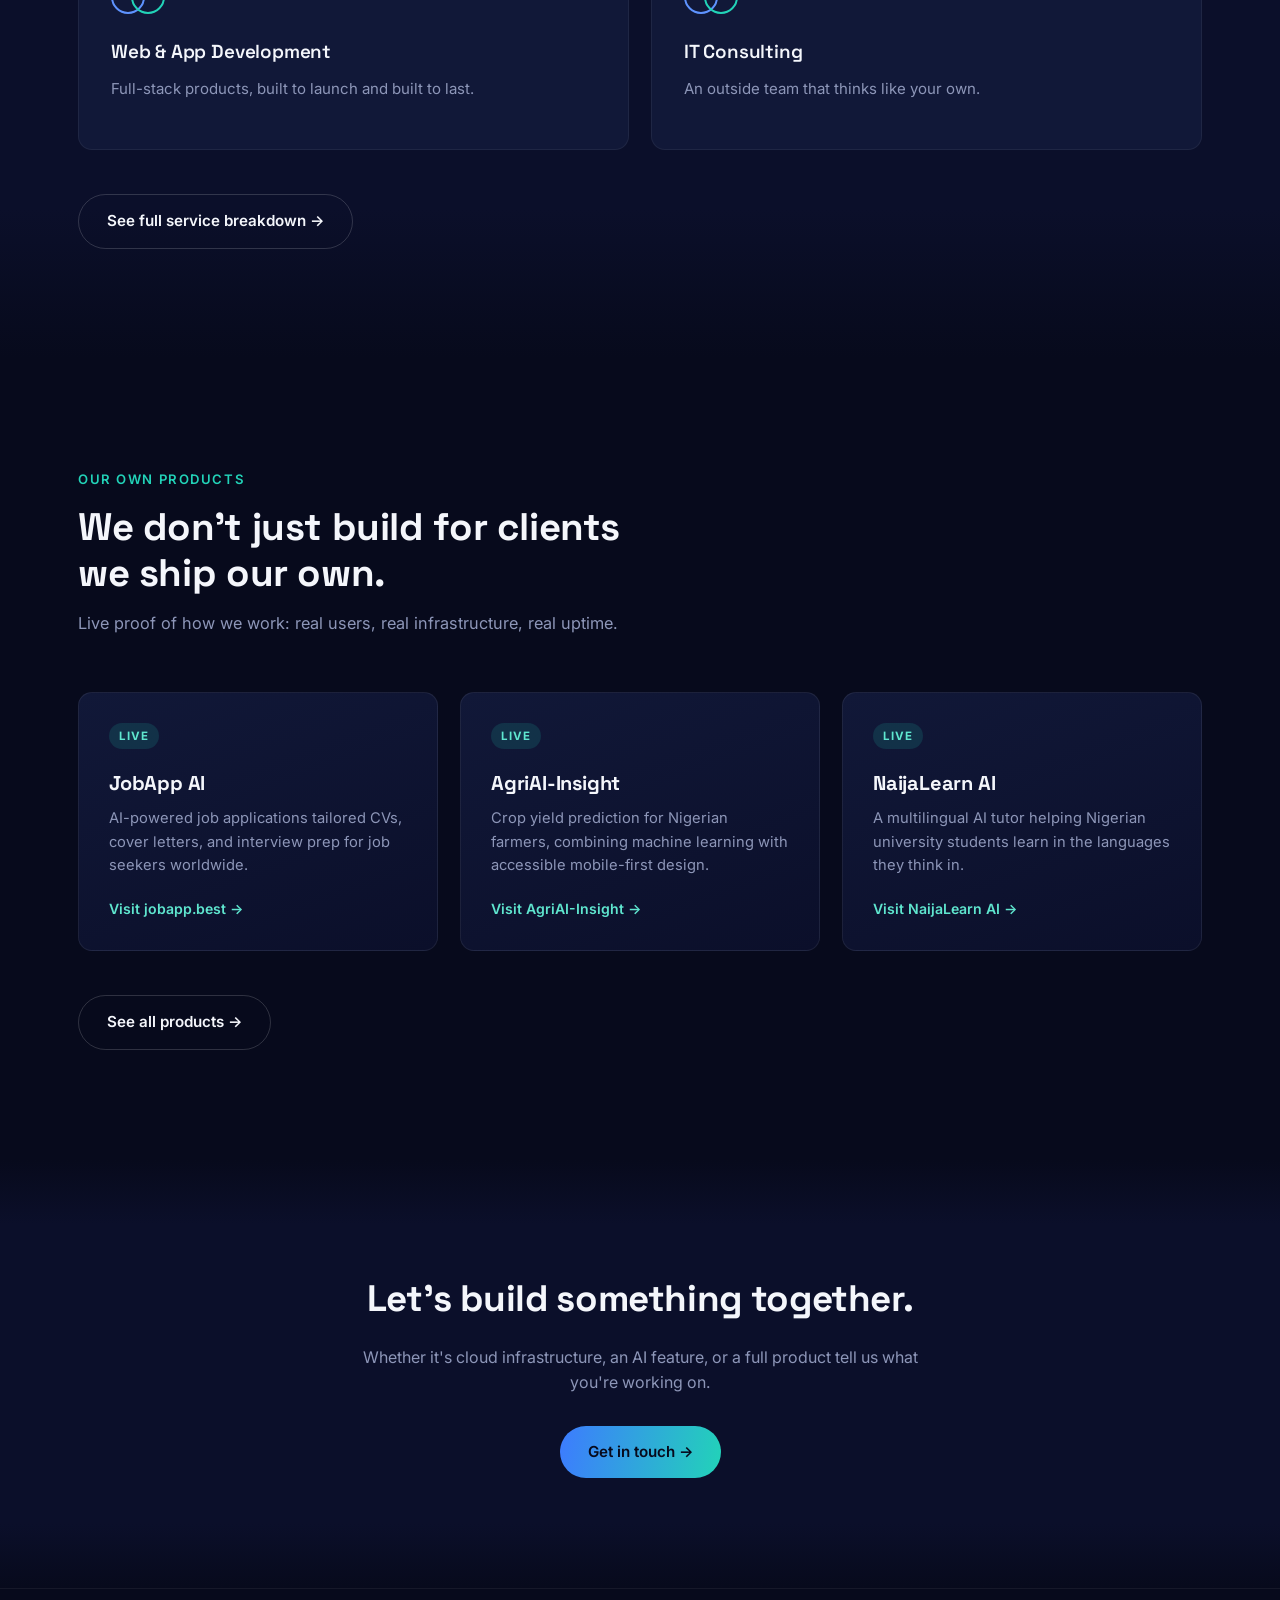
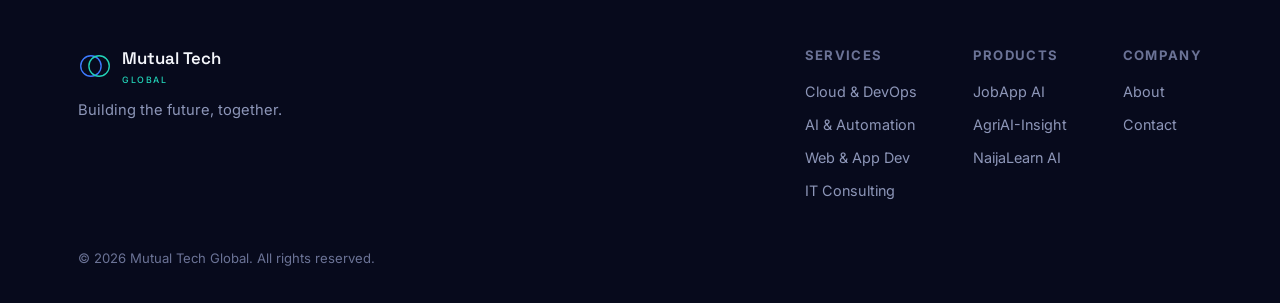
==== commit 1ffed4a5: "Update continent served description in index.html" ====
--- a/index.html
+++ b/index.html
@@ -52,7 +52,7 @@
       </div>
       <div class="trust-line">
         <div><strong>3</strong>Products shipped &amp; live</div>
-        <div><strong>2</strong>Continents served (UK &amp; Africa)</div>
+        <div><strong>2</strong>Continents served (Global)</div>
         <div><strong>100%</strong>Built &amp; maintained in-house</div>
       </div>
     </div>
@@ -171,7 +171,6 @@
     </div>
     <div class="footer-bottom">
       <span>© <span id="year"></span> Mutual Tech Global. All rights reserved.</span>
-      <span>Paisley, Scotland</span>
     </div>
   </div>
 </footer>
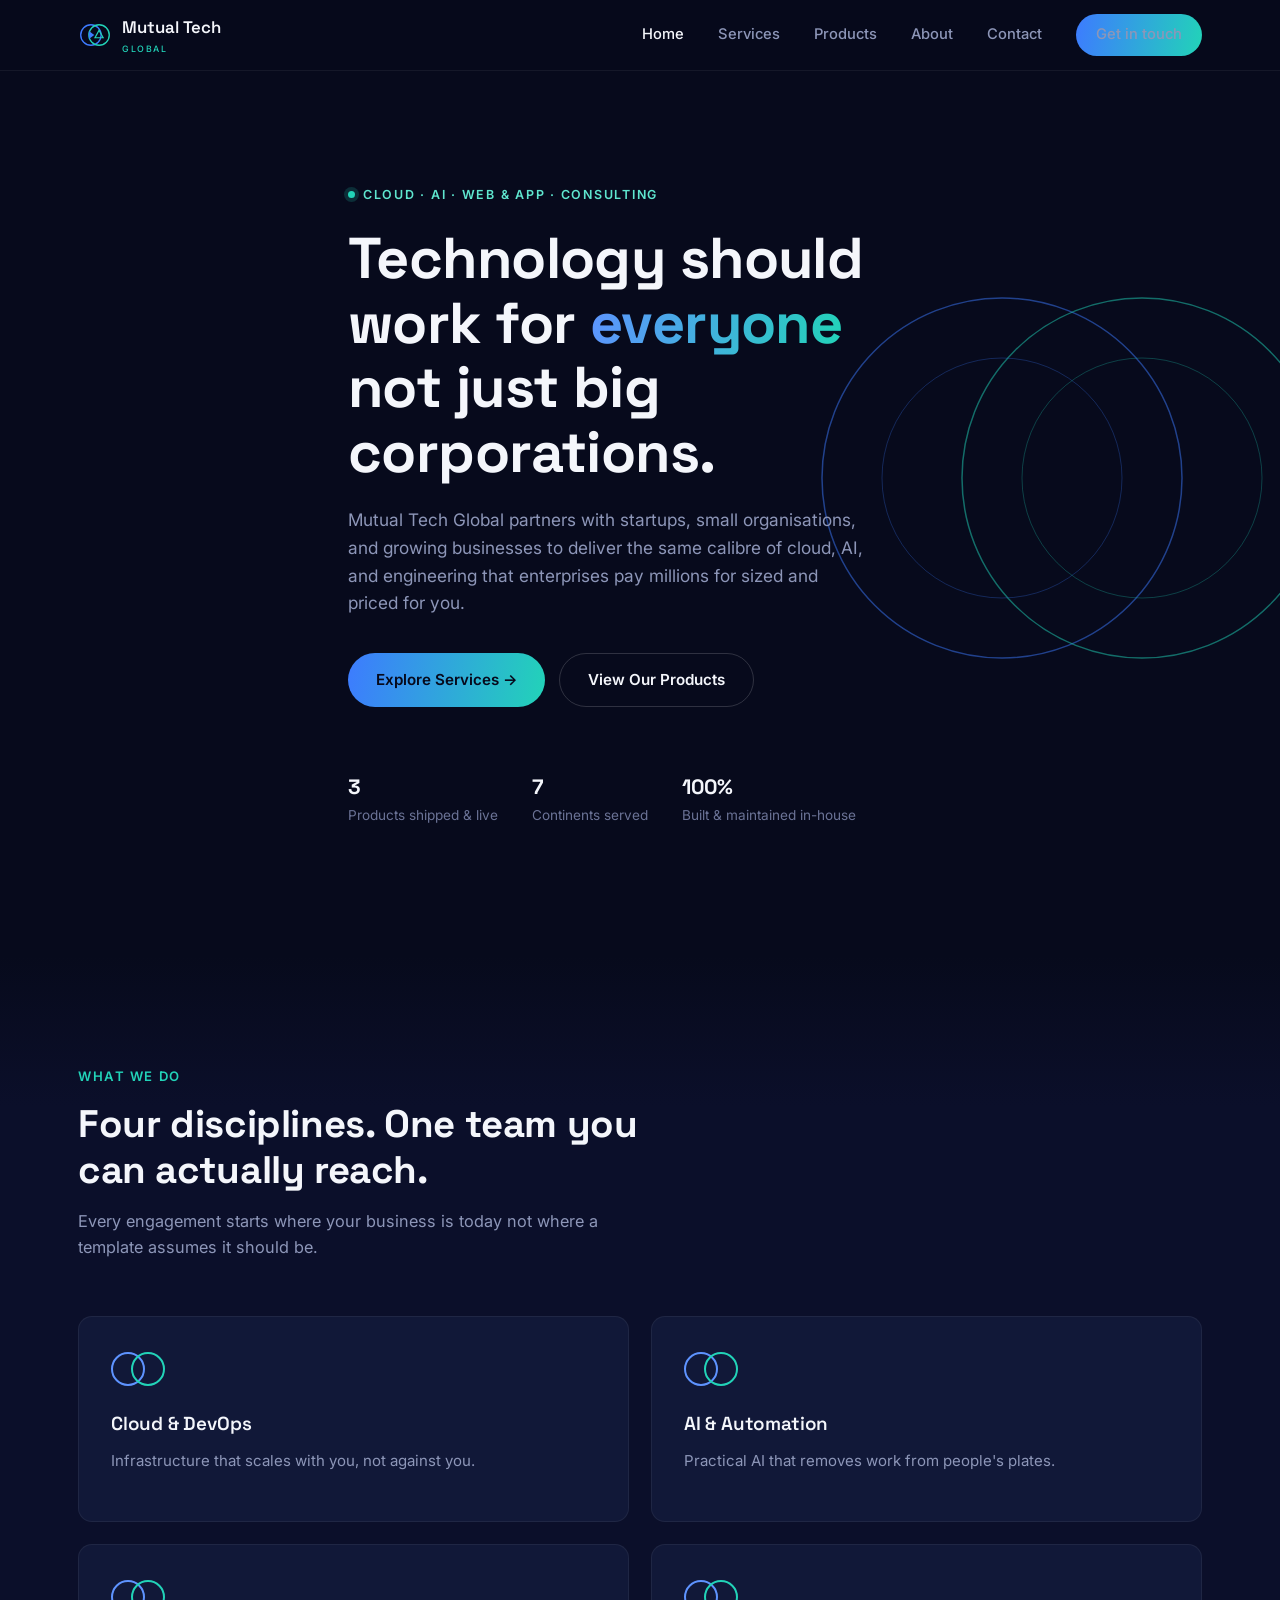
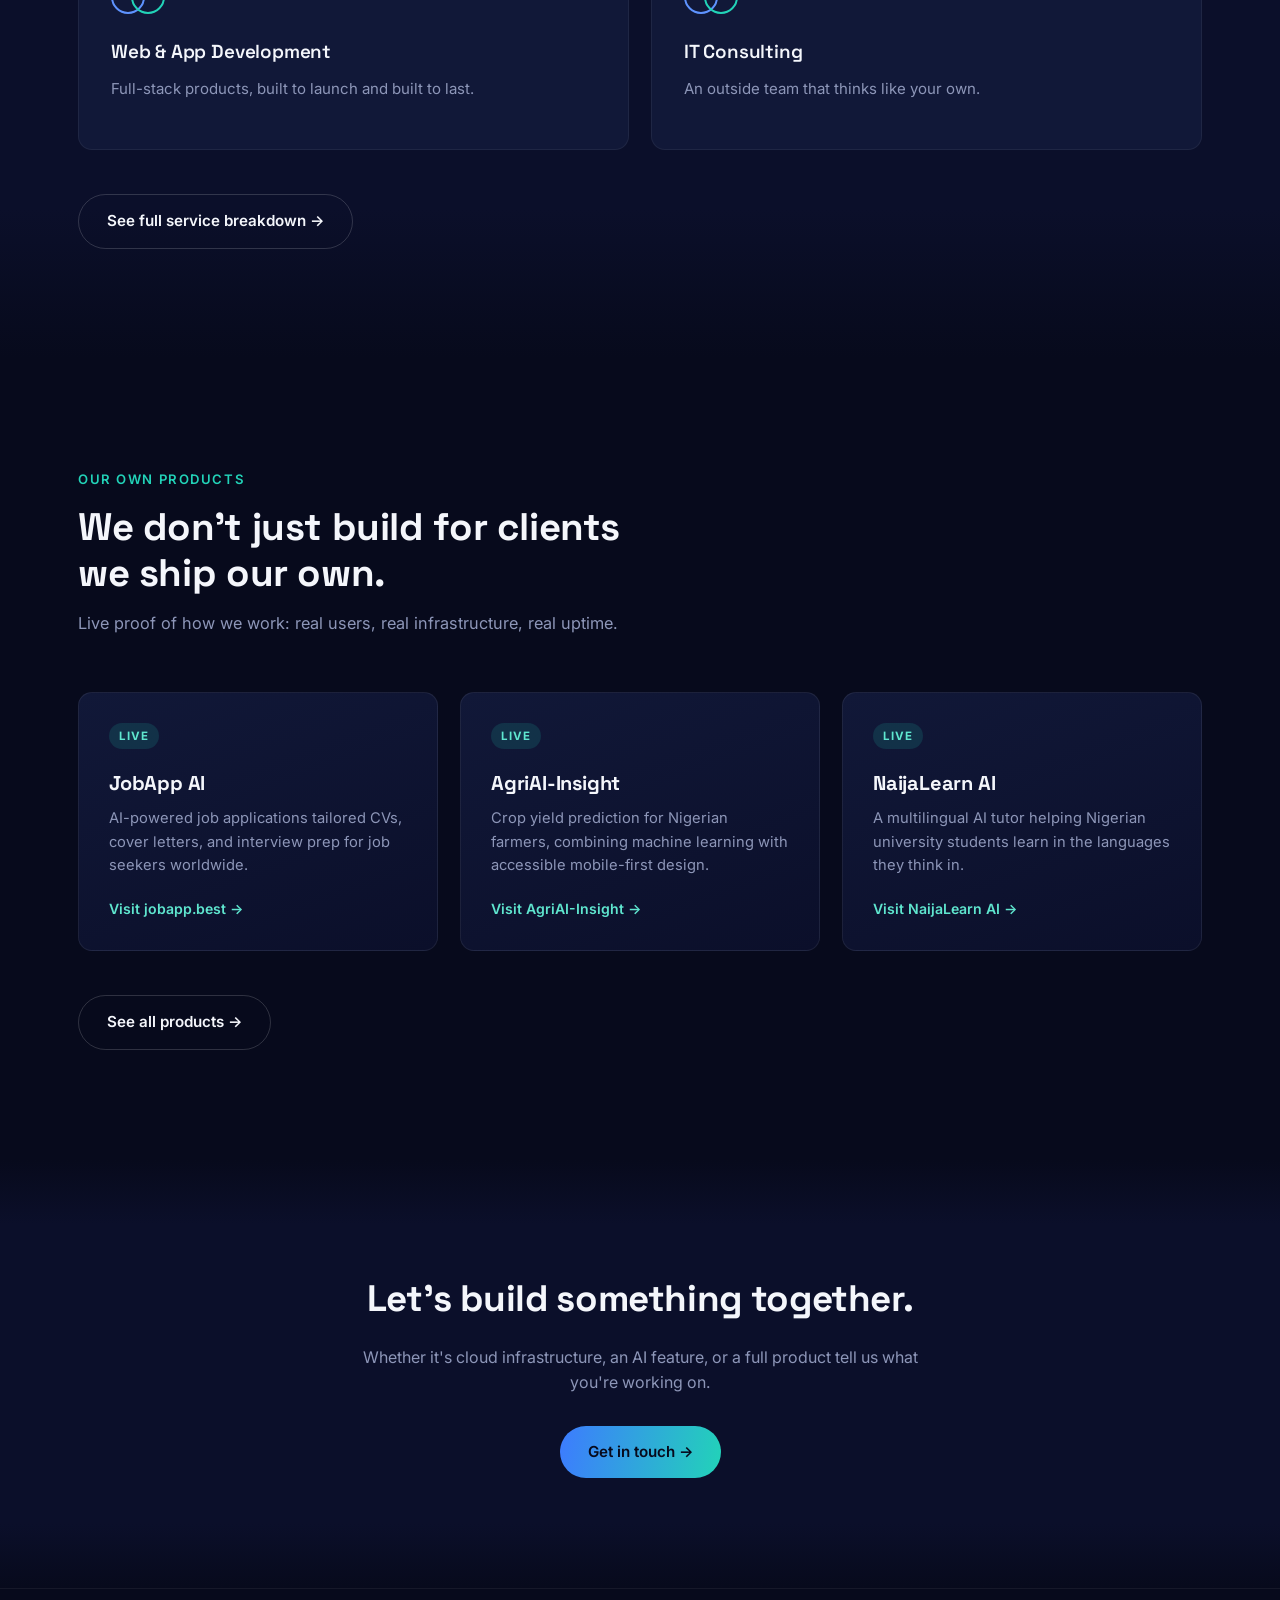
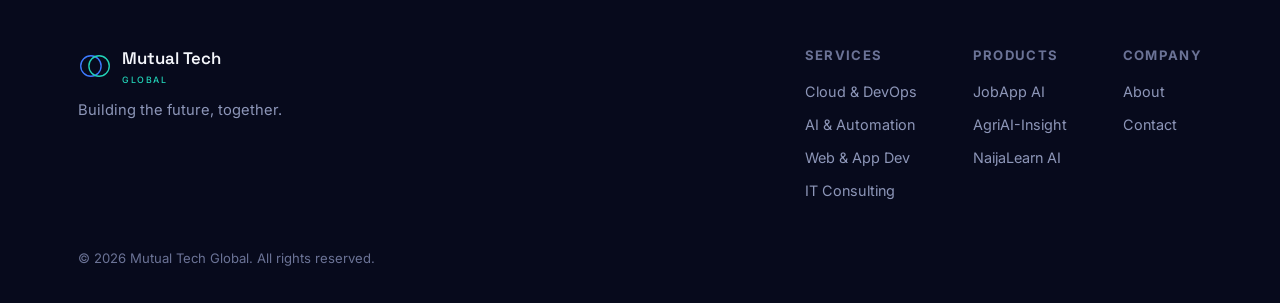
==== commit 4f3412ba: "Update index.html" ====
--- a/index.html
+++ b/index.html
@@ -52,7 +52,7 @@
       </div>
       <div class="trust-line">
         <div><strong>3</strong>Products shipped &amp; live</div>
-        <div><strong>2</strong>Continents served (Global)</div>
+        <div><strong>7</strong>Continents served </div>
         <div><strong>100%</strong>Built &amp; maintained in-house</div>
       </div>
     </div>
